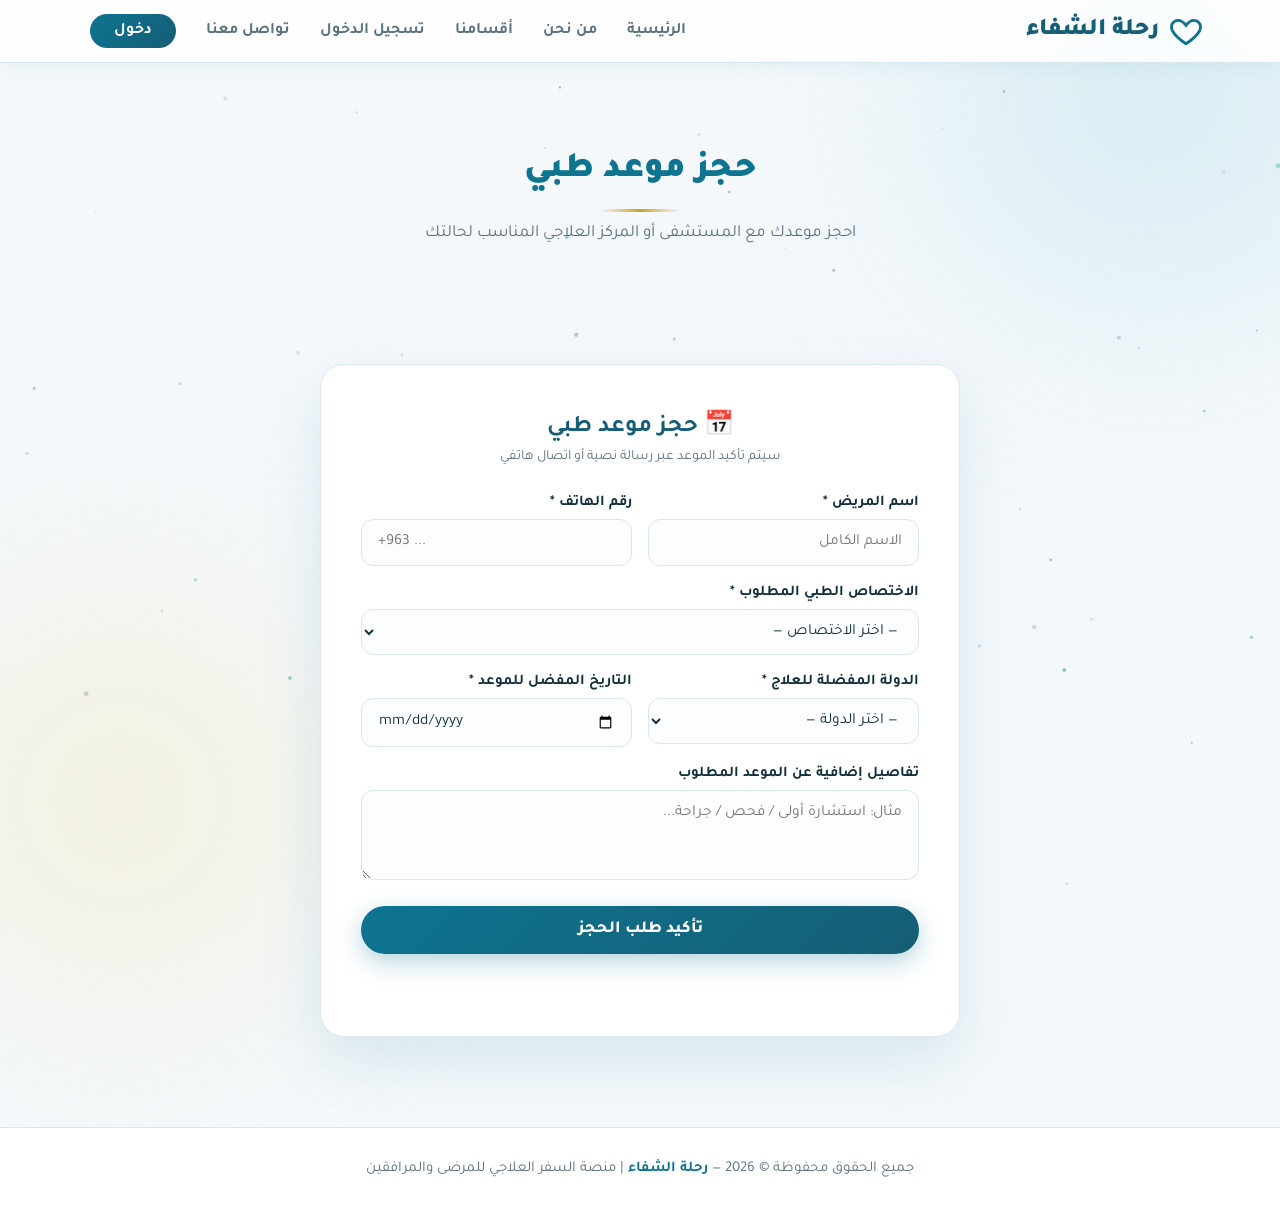
==== appointments.html @ 459f9ec0 "Add files via upload" ====
<!DOCTYPE html>
<html lang="ar" dir="rtl">
<head>
<meta charset="UTF-8">
<meta name="viewport" content="width=device-width, initial-scale=1.0">
<title>حجز موعد طبي | رحلة الشفاء</title>
<link href="https://fonts.googleapis.com/css2?family=Tajawal:wght@400;500;700;800;900&display=swap" rel="stylesheet">
<link rel="stylesheet" href="style.css">
</head>
<body>
<canvas id="bgCanvas"></canvas>
<div class="glow g1"></div><div class="glow g2"></div>
<div class="wrap">

<header>
  <a href="index.html" class="logo">
    <svg viewBox="0 0 24 24" fill="none" stroke="#0e7490" stroke-width="2"><path d="M12 21s-7-4.5-9.5-9C.5 8 3 4.5 6.5 4.5c2 0 3.7 1.2 5.5 3.5 1.8-2.3 3.5-3.5 5.5-3.5C21 4.5 23.5 8 21.5 12 19 16.5 12 21 12 21z"/></svg>
    رحلة الشفاء
  </a>
  <nav>
    <a href="index.html">الرئيسية</a>
    <a href="index.html#about">من نحن</a>
    <a href="index.html#sections">أقسامنا</a>
    <a href="index.html#login">تسجيل الدخول</a>
    <a href="index.html#contact">تواصل معنا</a>
    <a href="index.html#login" class="btn-nav">دخول</a>
  </nav>
</header>

<div class="page-hero">
  <div class="sec-title" style="margin-bottom:0"><h2><em>حجز موعد طبي</em></h2><div class="line"></div></div>
  <p>احجز موعدك مع المستشفى أو المركز العلاجي المناسب لحالتك</p>
</div>

<section>
  <div class="form-wrap">
    <h3>📅 حجز موعد طبي</h3>
<p>سيتم تأكيد الموعد عبر رسالة نصية أو اتصال هاتفي</p>
<form id="regForm">
  <div class="row2">
    <div class="field"><label>اسم المريض *</label><input type="text" required placeholder="الاسم الكامل"></div>
    <div class="field"><label>رقم الهاتف *</label><input type="tel" required placeholder="+963 ..."></div>
  </div>
  <div class="field"><label>الاختصاص الطبي المطلوب *</label>
    <select required>
      <option value="">— اختر الاختصاص —</option>
      <option>جراحة عامة</option><option>جراحة تجميل وإصلاح</option><option>قلب وأوعية دموية</option>
      <option>أورام</option><option>عظام</option><option>أعصاب</option><option>عيون</option><option>أطفال</option>
    </select>
  </div>
  <div class="row2">
    <div class="field"><label>الدولة المفضلة للعلاج *</label>
      <select required>
        <option value="">— اختر الدولة —</option>
        <option>تركيا</option><option>الأردن</option><option>مصر</option><option>ألمانيا</option><option>الهند</option>
      </select>
    </div>
    <div class="field"><label>التاريخ المفضل للموعد *</label><input type="date" required></div>
  </div>
  <div class="field"><label>تفاصيل إضافية عن الموعد المطلوب</label><textarea placeholder="مثال: استشارة أولى / فحص / جراحة..."></textarea></div>
  <button type="submit" class="btn btn-p" style="width:100%">تأكيد طلب الحجز</button>
</form>
    <div class="form-msg" id="formMsg"></div>
    <div class="track-box" id="trackBox">✅ تم استلام طلبك بنجاح<br>رقم المتابعة الخاص بك:<br><b id="trackNum"></b></div>
  </div>
</section>

<footer>جميع الحقوق محفوظة © 2026 — <b>رحلة الشفاء</b> | منصة السفر العلاجي للمرضى والمرافقين</footer>
</div>

<script>
const c=document.getElementById('bgCanvas'),x=c.getContext('2d');let W,H,ps=[];
function rs(){W=c.width=innerWidth;H=c.height=innerHeight}rs();addEventListener('resize',rs);
for(let i=0;i<60;i++)ps.push({x:Math.random()*innerWidth,y:Math.random()*innerHeight,r:Math.random()*2+.5,v:(Math.random()-.5)*.3,o:Math.random()*.3+.1});
(function an(){x.clearRect(0,0,W,H);ps.forEach(p=>{p.x+=p.v;p.y+=p.v;if(p.x<0)p.x=W;if(p.x>W)p.x=0;if(p.y<0)p.y=H;if(p.y>H)p.y=0;x.beginPath();x.arc(p.x,p.y,p.r,0,7);x.fillStyle='rgba(14,116,144,'+p.o+')';x.fill()});requestAnimationFrame(an)})();

document.getElementById('regForm').addEventListener('submit',function(e){
  e.preventDefault();
  const msg=document.getElementById('formMsg');
  const req=this.querySelectorAll('[required]');
  for(const f of req){ if(!f.value.trim()){ msg.textContent='⚠️ يرجى تعبئة جميع الحقول المطلوبة'; msg.className='form-msg err'; f.focus(); return; } }
  const num='RS-'+Math.floor(100000+Math.random()*900000);
  document.getElementById('trackNum').textContent=num;
  document.getElementById('trackBox').style.display='block';
  msg.textContent=''; msg.className='form-msg';
  this.reset();
  document.getElementById('trackBox').scrollIntoView({behavior:'smooth',block:'center'});
});

</script>
</body>
</html>
---- style.css ----
*{margin:0;padding:0;box-sizing:border-box;font-family:'Tajawal',sans-serif}
:root{
  --primary:#0e7490; --primary-d:#155e75; --gold:#c9a227; --gold-l:#e8cd6a;
  --bg:#f4f8fb; --card:#ffffff; --text:#12303c; --muted:#5b7280; --border:#dbe7ee;
}
html{scroll-behavior:smooth}
body{background:var(--bg);color:var(--text)}
a{text-decoration:none}
#bgCanvas{position:fixed;inset:0;z-index:0;pointer-events:none}
.glow{position:fixed;border-radius:50%;filter:blur(110px);z-index:0;opacity:.35;pointer-events:none}
.g1{width:420px;height:420px;background:#a5d8e6;top:-120px;right:-80px}
.g2{width:400px;height:400px;background:#f2e3b3;bottom:-100px;left:-80px}
.wrap{position:relative;z-index:1}

/* الهيدر */
header{position:fixed;top:0;right:0;left:0;z-index:100;padding:14px 6%;display:flex;justify-content:space-between;align-items:center;backdrop-filter:blur(14px);background:rgba(255,255,255,.85);border-bottom:1px solid var(--border);box-shadow:0 2px 20px rgba(14,116,144,.08)}
.logo{display:flex;align-items:center;gap:10px;font-size:24px;font-weight:900;color:var(--primary-d)}
.logo svg{width:34px;height:34px}
nav a{color:var(--muted);margin:0 13px;font-weight:600;font-size:16px;position:relative;transition:.3s}
nav a:hover{color:var(--primary)}
nav a::after{content:'';position:absolute;bottom:-6px;right:0;width:0;height:2px;background:var(--primary);transition:.3s}
nav a:hover::after{width:100%}
.btn-nav{background:linear-gradient(135deg,var(--primary),var(--primary-d));color:#fff!important;padding:9px 24px;border-radius:30px}
.btn-nav::after{display:none}

/* أزرار */
.btn{padding:14px 40px;border-radius:40px;font-size:17px;font-weight:800;cursor:pointer;border:none;display:inline-block;transition:.35s}
.btn-p{background:linear-gradient(135deg,var(--primary),var(--primary-d));color:#fff;box-shadow:0 8px 25px rgba(14,116,144,.3)}
.btn-p:hover{transform:translateY(-4px);box-shadow:0 14px 35px rgba(14,116,144,.4)}
.btn-o{border:1.5px solid var(--primary);color:var(--primary);background:#fff}
.btn-o:hover{background:#eaf5f8;transform:translateY(-4px)}

/* البطل */
.hero{min-height:92vh;display:flex;flex-direction:column;justify-content:center;align-items:center;text-align:center;padding:130px 6% 60px}
.badge{display:inline-block;padding:8px 22px;border:1px solid var(--gold);border-radius:30px;color:var(--gold);font-size:15px;margin-bottom:24px;background:#fffdf5;font-weight:700}
.hero h1{font-size:clamp(36px,6vw,66px);font-weight:900;line-height:1.4;color:var(--text)}
.hero h1 em{font-style:normal;color:var(--primary)}
.hero p{max-width:640px;margin:22px auto 36px;color:var(--muted);font-size:18px;line-height:1.9}
.btns{display:flex;gap:16px;flex-wrap:wrap;justify-content:center}
.stats{display:flex;gap:50px;margin-top:70px;flex-wrap:wrap;justify-content:center}
.stat b{font-size:38px;color:var(--primary);display:block}
.stat span{color:var(--muted);font-size:15px}

/* الأقسام */
section{padding:90px 6%}
.sec-title{text-align:center;margin-bottom:55px}
.sec-title h2{font-size:36px;font-weight:900}
.sec-title h2 em{font-style:normal;color:var(--primary)}
.sec-title .line{width:80px;height:3px;background:linear-gradient(90deg,transparent,var(--gold),transparent);margin:16px auto 0}

/* من نحن */
.about{display:grid;grid-template-columns:1.05fr .95fr;gap:55px;align-items:center;max-width:1150px;margin:0 auto}
.about h3{font-size:26px;margin-bottom:16px;color:var(--primary-d)}
.about p{color:var(--muted);line-height:2;font-size:16.5px;margin-bottom:14px}
.about .feat{background:#fff;border:1px solid var(--border);border-right:4px solid var(--gold);border-radius:14px;padding:16px 20px;margin-bottom:12px;font-weight:700;color:var(--text)}
.about .feat span{color:var(--primary);margin-left:8px}
.img-box{border-radius:22px;overflow:hidden;border:1px solid var(--border);box-shadow:0 20px 55px rgba(14,116,144,.18)}
.img-box img{width:100%;height:400px;object-fit:cover;display:block}

/* بطاقات الأقسام */
.cards{display:grid;grid-template-columns:repeat(auto-fit,minmax(250px,1fr));gap:24px;max-width:1150px;margin:0 auto}
.card{background:var(--card);border:1px solid var(--border);border-radius:20px;padding:34px 26px;transition:.4s;display:block;color:var(--text);position:relative;overflow:hidden}
.card::before{content:'';position:absolute;top:0;right:0;left:0;height:3px;background:linear-gradient(90deg,transparent,var(--primary),transparent);opacity:0;transition:.4s}
.card:hover{transform:translateY(-10px);box-shadow:0 20px 45px rgba(14,116,144,.16)}
.card:hover::before{opacity:1}
.icon{width:62px;height:62px;border-radius:16px;display:flex;align-items:center;justify-content:center;background:#e3f2f6;margin-bottom:18px}
.icon svg{width:30px;height:30px;stroke:var(--primary)}
.card h3{font-size:20px;margin-bottom:10px}
.card p{color:var(--muted);line-height:1.9;font-size:15px}
.card .go{display:inline-block;margin-top:14px;color:var(--primary);font-weight:800}

/* النماذج */
.form-wrap{max-width:640px;margin:0 auto;background:#fff;border:1px solid var(--border);border-radius:24px;padding:44px 40px;box-shadow:0 25px 60px rgba(14,116,144,.12)}
.form-wrap h3{text-align:center;font-size:24px;margin-bottom:6px;color:var(--primary-d)}
.form-wrap>p{text-align:center;color:var(--muted);font-size:14px;margin-bottom:28px}
.field{margin-bottom:18px}
.field label{display:block;margin-bottom:7px;font-size:15px;font-weight:700;color:var(--text)}
.field input,.field select,.field textarea{width:100%;padding:13px 16px;border-radius:12px;border:1.5px solid var(--border);background:#fbfdfe;color:var(--text);font-size:15.5px;outline:none;transition:.3s;font-family:'Tajawal',sans-serif}
.field input:focus,.field select:focus,.field textarea:focus{border-color:var(--primary);box-shadow:0 0 0 4px rgba(14,116,144,.12)}
.field textarea{resize:vertical;min-height:90px}
.row2{display:grid;grid-template-columns:1fr 1fr;gap:16px}
.form-msg{text-align:center;margin-top:16px;font-size:15px;min-height:22px;font-weight:700}
.ok{color:#0d9488}.err{color:#dc2626}
.track-box{display:none;text-align:center;margin-top:22px;padding:20px;background:#f0fdfa;border:1.5px dashed #0d9488;border-radius:14px}
.track-box b{font-size:22px;color:var(--primary-d);letter-spacing:1px}

/* تواصل */
.contact-grid{display:grid;grid-template-columns:repeat(auto-fit,minmax(220px,1fr));gap:22px;max-width:950px;margin:0 auto}
.contact-item{text-align:center;padding:32px 18px;background:#fff;border:1px solid var(--border);border-radius:18px;transition:.3s}
.contact-item:hover{transform:translateY(-6px);box-shadow:0 15px 35px rgba(14,116,144,.12)}
.c-icon{font-size:34px;margin-bottom:12px}
.contact-item b{display:block;color:var(--primary-d);margin-bottom:6px;font-size:17px}
.contact-item span{color:var(--muted);font-size:15px;direction:ltr;display:inline-block}

/* تسجيل دخول */
.login-wrap{max-width:440px;margin:0 auto;background:#fff;border:1px solid var(--border);border-radius:24px;padding:42px 38px;box-shadow:0 25px 60px rgba(14,116,144,.12)}
.login-wrap h3{text-align:center;font-size:24px;margin-bottom:6px;color:var(--primary-d)}
.login-wrap>p{text-align:center;color:var(--muted);font-size:14px;margin-bottom:26px}
.note{text-align:center;margin-top:20px;padding-top:18px;border-top:1px dashed var(--border);color:var(--muted);font-size:14px}

footer{text-align:center;padding:32px 6%;border-top:1px solid var(--border);color:var(--muted);font-size:15px;background:#fff}
footer b{color:var(--primary)}

@media(max-width:820px){
  nav{display:none}
  .about{grid-template-columns:1fr}
  .row2{grid-template-columns:1fr}
  .img-box img{height:280px}
  section{padding:60px 6%}
}
.page-hero{padding:150px 6% 30px;text-align:center}
.page-hero p{color:var(--muted);font-size:17px;margin-top:12px}
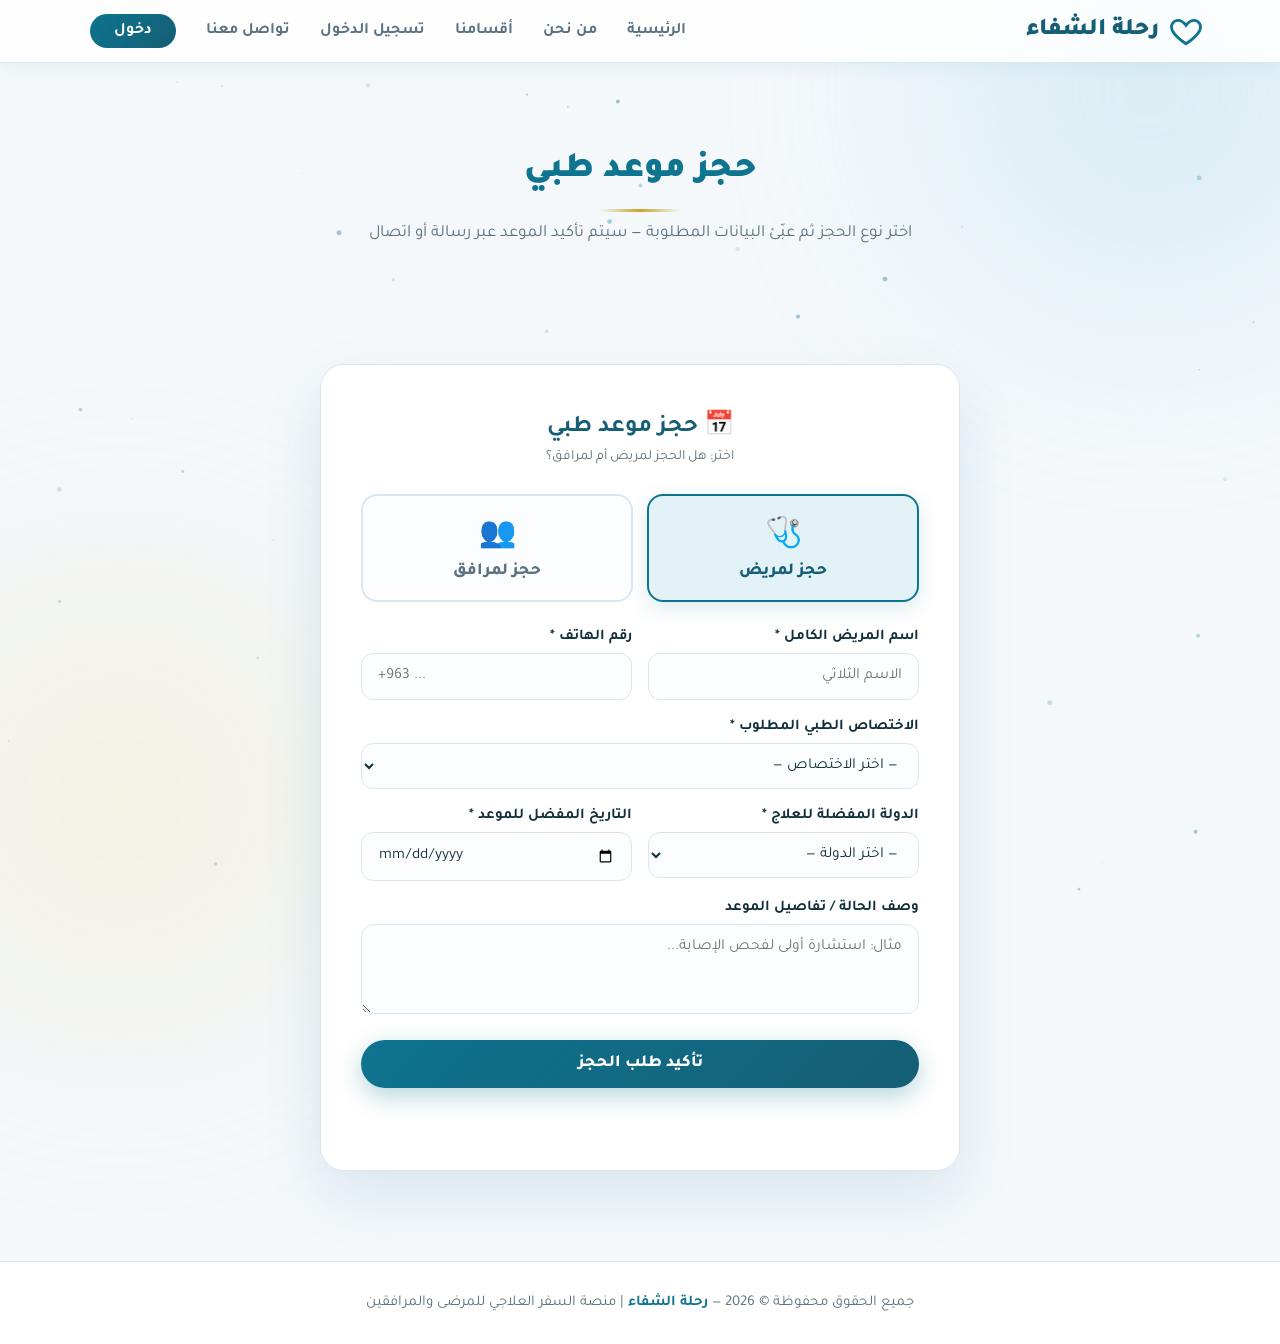
==== commit 76163151: "Add files via upload" ====
--- a/appointments.html
+++ b/appointments.html
@@ -6,6 +6,12 @@
 <title>حجز موعد طبي | رحلة الشفاء</title>
 <link href="https://fonts.googleapis.com/css2?family=Tajawal:wght@400;500;700;800;900&display=swap" rel="stylesheet">
 <link rel="stylesheet" href="style.css">
+<style>
+.choice{display:grid;grid-template-columns:1fr 1fr;gap:14px;margin-bottom:26px}
+.choice button{padding:18px 10px;border-radius:16px;border:2px solid var(--border);background:#fbfdfe;font-size:17px;font-weight:800;color:var(--muted);cursor:pointer;transition:.3s;font-family:'Tajawal',sans-serif}
+.choice button .big{font-size:30px;display:block;margin-bottom:6px}
+.choice button.active{border-color:var(--primary);background:#e3f2f6;color:var(--primary-d);box-shadow:0 6px 20px rgba(14,116,144,.15)}
+</style>
 </head>
 <body>
 <canvas id="bgCanvas"></canvas>
@@ -29,39 +35,78 @@
 
 <div class="page-hero">
   <div class="sec-title" style="margin-bottom:0"><h2><em>حجز موعد طبي</em></h2><div class="line"></div></div>
-  <p>احجز موعدك مع المستشفى أو المركز العلاجي المناسب لحالتك</p>
+  <p>اختر نوع الحجز ثم عبّئ البيانات المطلوبة — سيتم تأكيد الموعد عبر رسالة أو اتصال</p>
 </div>
 
 <section>
   <div class="form-wrap">
     <h3>📅 حجز موعد طبي</h3>
-<p>سيتم تأكيد الموعد عبر رسالة نصية أو اتصال هاتفي</p>
-<form id="regForm">
-  <div class="row2">
-    <div class="field"><label>اسم المريض *</label><input type="text" required placeholder="الاسم الكامل"></div>
-    <div class="field"><label>رقم الهاتف *</label><input type="tel" required placeholder="+963 ..."></div>
-  </div>
-  <div class="field"><label>الاختصاص الطبي المطلوب *</label>
-    <select required>
-      <option value="">— اختر الاختصاص —</option>
-      <option>جراحة عامة</option><option>جراحة تجميل وإصلاح</option><option>قلب وأوعية دموية</option>
-      <option>أورام</option><option>عظام</option><option>أعصاب</option><option>عيون</option><option>أطفال</option>
-    </select>
-  </div>
-  <div class="row2">
-    <div class="field"><label>الدولة المفضلة للعلاج *</label>
-      <select required>
-        <option value="">— اختر الدولة —</option>
-        <option>تركيا</option><option>الأردن</option><option>مصر</option><option>ألمانيا</option><option>الهند</option>
-      </select>
+    <p>اختر: هل الحجز لمريض أم لمرافق؟</p>
+
+    <div class="choice">
+      <button type="button" id="btnPatient" class="active"><span class="big">🩺</span>حجز لمريض</button>
+      <button type="button" id="btnCompanion"><span class="big">👥</span>حجز لمرافق</button>
     </div>
-    <div class="field"><label>التاريخ المفضل للموعد *</label><input type="date" required></div>
-  </div>
-  <div class="field"><label>تفاصيل إضافية عن الموعد المطلوب</label><textarea placeholder="مثال: استشارة أولى / فحص / جراحة..."></textarea></div>
-  <button type="submit" class="btn btn-p" style="width:100%">تأكيد طلب الحجز</button>
-</form>
-    <div class="form-msg" id="formMsg"></div>
-    <div class="track-box" id="trackBox">✅ تم استلام طلبك بنجاح<br>رقم المتابعة الخاص بك:<br><b id="trackNum"></b></div>
+
+    <form id="regForm">
+      <!-- حقول المريض -->
+      <div id="patientFields">
+        <div class="row2">
+          <div class="field"><label>اسم المريض الكامل *</label><input type="text" placeholder="الاسم الثلاثي"></div>
+          <div class="field"><label>رقم الهاتف *</label><input type="tel" placeholder="+963 ..."></div>
+        </div>
+        <div class="field"><label>الاختصاص الطبي المطلوب *</label>
+          <select>
+            <option value="">— اختر الاختصاص —</option>
+            <option>جراحة عامة</option><option>جراحة تجميل وإصلاح</option><option>قلب وأوعية دموية</option>
+            <option>أورام</option><option>عظام</option><option>أعصاب</option><option>عيون</option><option>أطفال</option>
+          </select>
+        </div>
+        <div class="row2">
+          <div class="field"><label>الدولة المفضلة للعلاج *</label>
+            <select>
+              <option value="">— اختر الدولة —</option>
+              <option>تركيا</option><option>الأردن</option><option>مصر</option><option>ألمانيا</option><option>الهند</option>
+            </select>
+          </div>
+          <div class="field"><label>التاريخ المفضل للموعد *</label><input type="date"></div>
+        </div>
+        <div class="field"><label>وصف الحالة / تفاصيل الموعد</label><textarea placeholder="مثال: استشارة أولى لفحص الإصابة..."></textarea></div>
+      </div>
+
+      <!-- حقول المرافق -->
+      <div id="companionFields" style="display:none">
+        <div class="row2">
+          <div class="field"><label>اسم المرافق الكامل *</label><input type="text" placeholder="الاسم الثلاثي"></div>
+          <div class="field"><label>رقم هوية المرافق *</label><input type="text" placeholder="رقم الهوية أو الجواز"></div>
+        </div>
+        <div class="row2">
+          <div class="field"><label>رقم هاتف المرافق *</label><input type="tel" placeholder="+963 ..."></div>
+          <div class="field"><label>صلة القرابة بالمريض *</label>
+            <select>
+              <option value="">— اختر —</option>
+              <option>أب / أم</option><option>ابن / ابنة</option><option>زوج / زوجة</option>
+              <option>أخ / أخت</option><option>قريب آخر</option>
+            </select>
+          </div>
+        </div>
+        <div class="field"><label>اسم المريض المرافَق *</label><input type="text" placeholder="الاسم كما سُجّل بالمنصة"></div>
+        <div class="row2">
+          <div class="field"><label>نوع الموعد المطلوب *</label>
+            <select>
+              <option value="">— اختر —</option>
+              <option>فحص طبي للمرافق</option><option>تطعيمات سفر</option><option>استشارة طبية</option><option>موعد مصاحب للمريض</option>
+            </select>
+          </div>
+          <div class="field"><label>التاريخ المفضل *</label><input type="date"></div>
+        </div>
+        <div class="field"><label>ملاحظات إضافية</label><textarea placeholder="أي تفاصيل تودّ إخبارنا بها..."></textarea></div>
+      </div>
+
+      <button type="submit" class="btn btn-p" style="width:100%">تأكيد طلب الحجز</button>
+      <div class="form-msg" id="formMsg"></div>
+      <div class="track-box" id="trackBox">✅ تم استلام طلب الحجز بنجاح<br>رقم المتابعة الخاص بك:<br><b id="trackNum"></b></div>
+    </form>
   </div>
 </section>
 
@@ -74,19 +119,30 @@
 for(let i=0;i<60;i++)ps.push({x:Math.random()*innerWidth,y:Math.random()*innerHeight,r:Math.random()*2+.5,v:(Math.random()-.5)*.3,o:Math.random()*.3+.1});
 (function an(){x.clearRect(0,0,W,H);ps.forEach(p=>{p.x+=p.v;p.y+=p.v;if(p.x<0)p.x=W;if(p.x>W)p.x=0;if(p.y<0)p.y=H;if(p.y>H)p.y=0;x.beginPath();x.arc(p.x,p.y,p.r,0,7);x.fillStyle='rgba(14,116,144,'+p.o+')';x.fill()});requestAnimationFrame(an)})();
 
+// تبديل مريض / مرافق
+const bP=document.getElementById('btnPatient'),bC=document.getElementById('btnCompanion');
+const fP=document.getElementById('patientFields'),fC=document.getElementById('companionFields');
+function toggle(isPatient){
+  bP.classList.toggle('active',isPatient); bC.classList.toggle('active',!isPatient);
+  fP.style.display=isPatient?'block':'none'; fC.style.display=isPatient?'none':'block';
+  // تعطيل الحقول المخفية حتى لا تُطلب أثناء التحقق
+  fP.querySelectorAll('input,select,textarea').forEach(e=>e.required=isPatient);
+  fC.querySelectorAll('input,select,textarea').forEach(e=>e.required=!isPatient);
+}
+bP.onclick=()=>toggle(true); bC.onclick=()=>toggle(false);
+
 document.getElementById('regForm').addEventListener('submit',function(e){
   e.preventDefault();
   const msg=document.getElementById('formMsg');
   const req=this.querySelectorAll('[required]');
   for(const f of req){ if(!f.value.trim()){ msg.textContent='⚠️ يرجى تعبئة جميع الحقول المطلوبة'; msg.className='form-msg err'; f.focus(); return; } }
-  const num='RS-'+Math.floor(100000+Math.random()*900000);
+  const num='APT-'+Math.floor(100000+Math.random()*900000);
   document.getElementById('trackNum').textContent=num;
   document.getElementById('trackBox').style.display='block';
   msg.textContent=''; msg.className='form-msg';
-  this.reset();
+  this.reset(); toggle(true);
   document.getElementById('trackBox').scrollIntoView({behavior:'smooth',block:'center'});
 });
-
 </script>
 </body>
 </html>
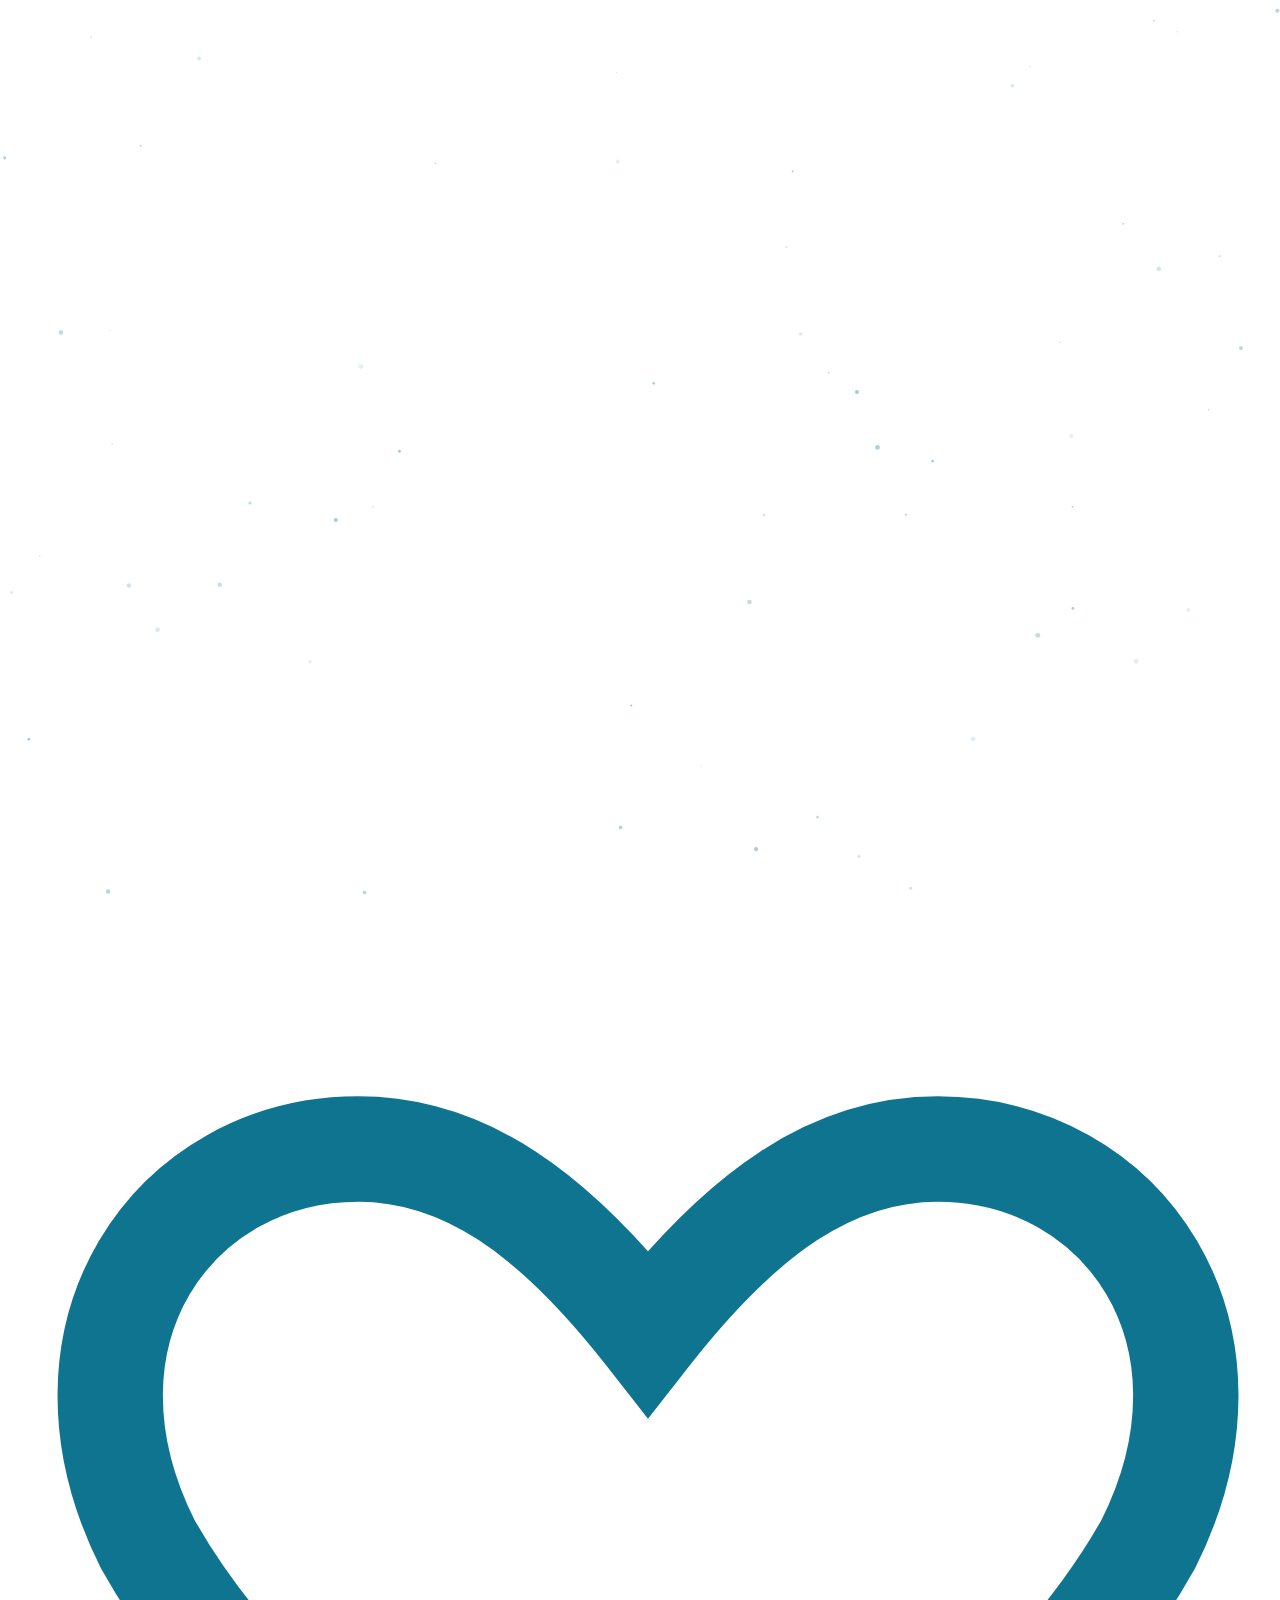
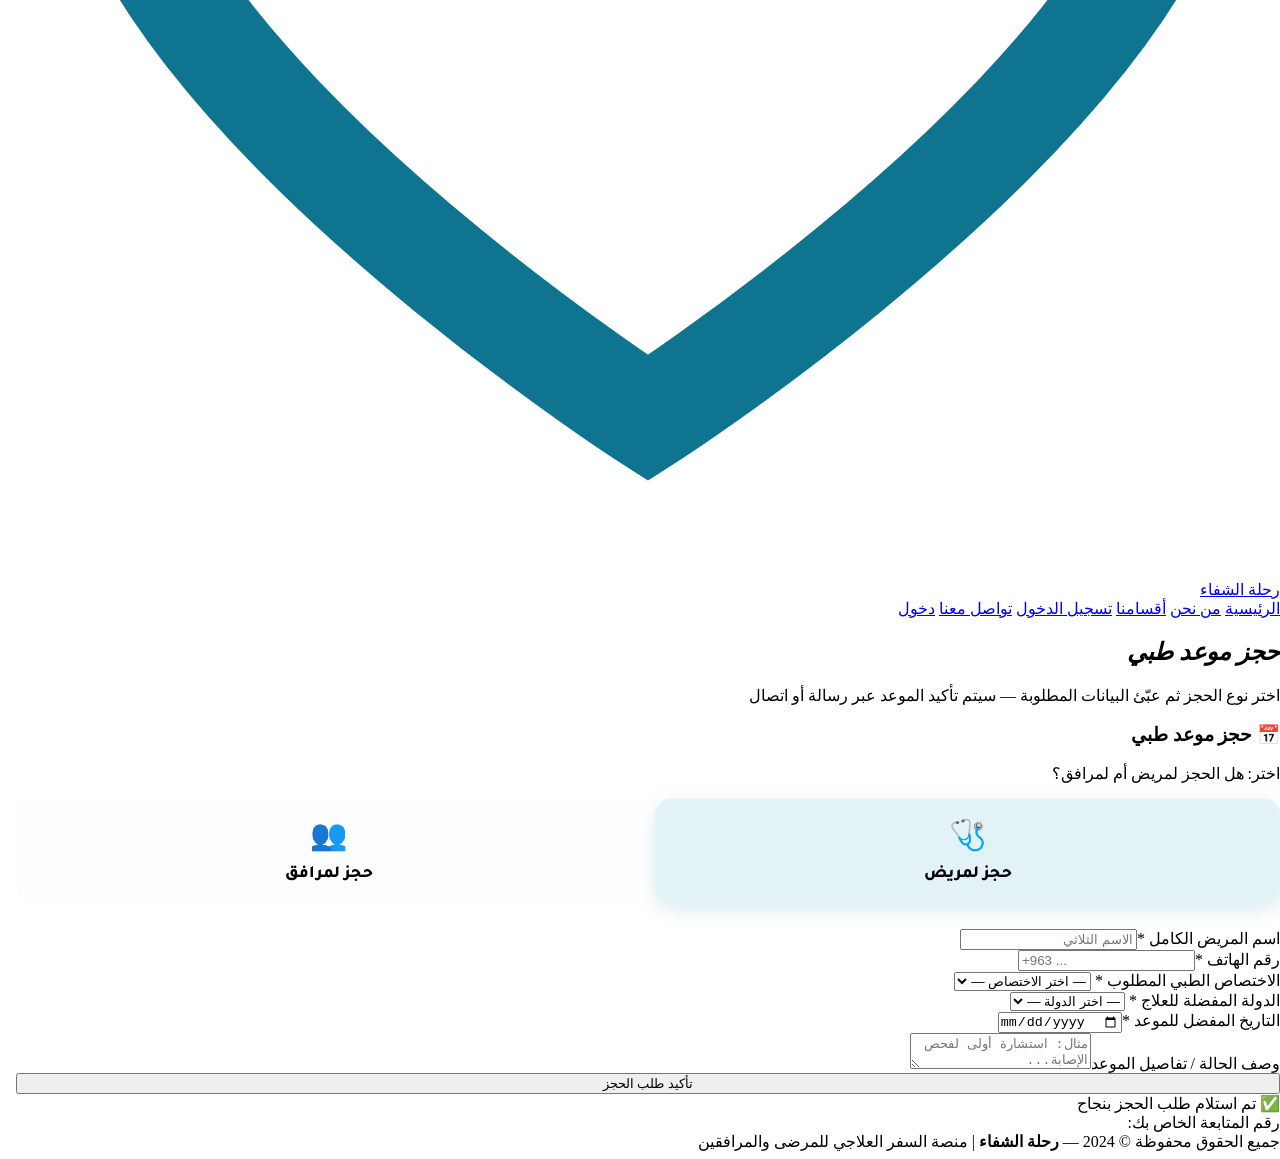
==== commit 38bcc316: "Add files via upload" ====
--- a/appointments.html
+++ b/appointments.html
@@ -110,7 +110,7 @@
   </div>
 </section>
 
-<footer>جميع الحقوق محفوظة © 2026 — <b>رحلة الشفاء</b> | منصة السفر العلاجي للمرضى والمرافقين</footer>
+<footer>جميع الحقوق محفوظة © 2024 — <b>رحلة الشفاء</b> | منصة السفر العلاجي للمرضى والمرافقين</footer>
 </div>
 
 <script>
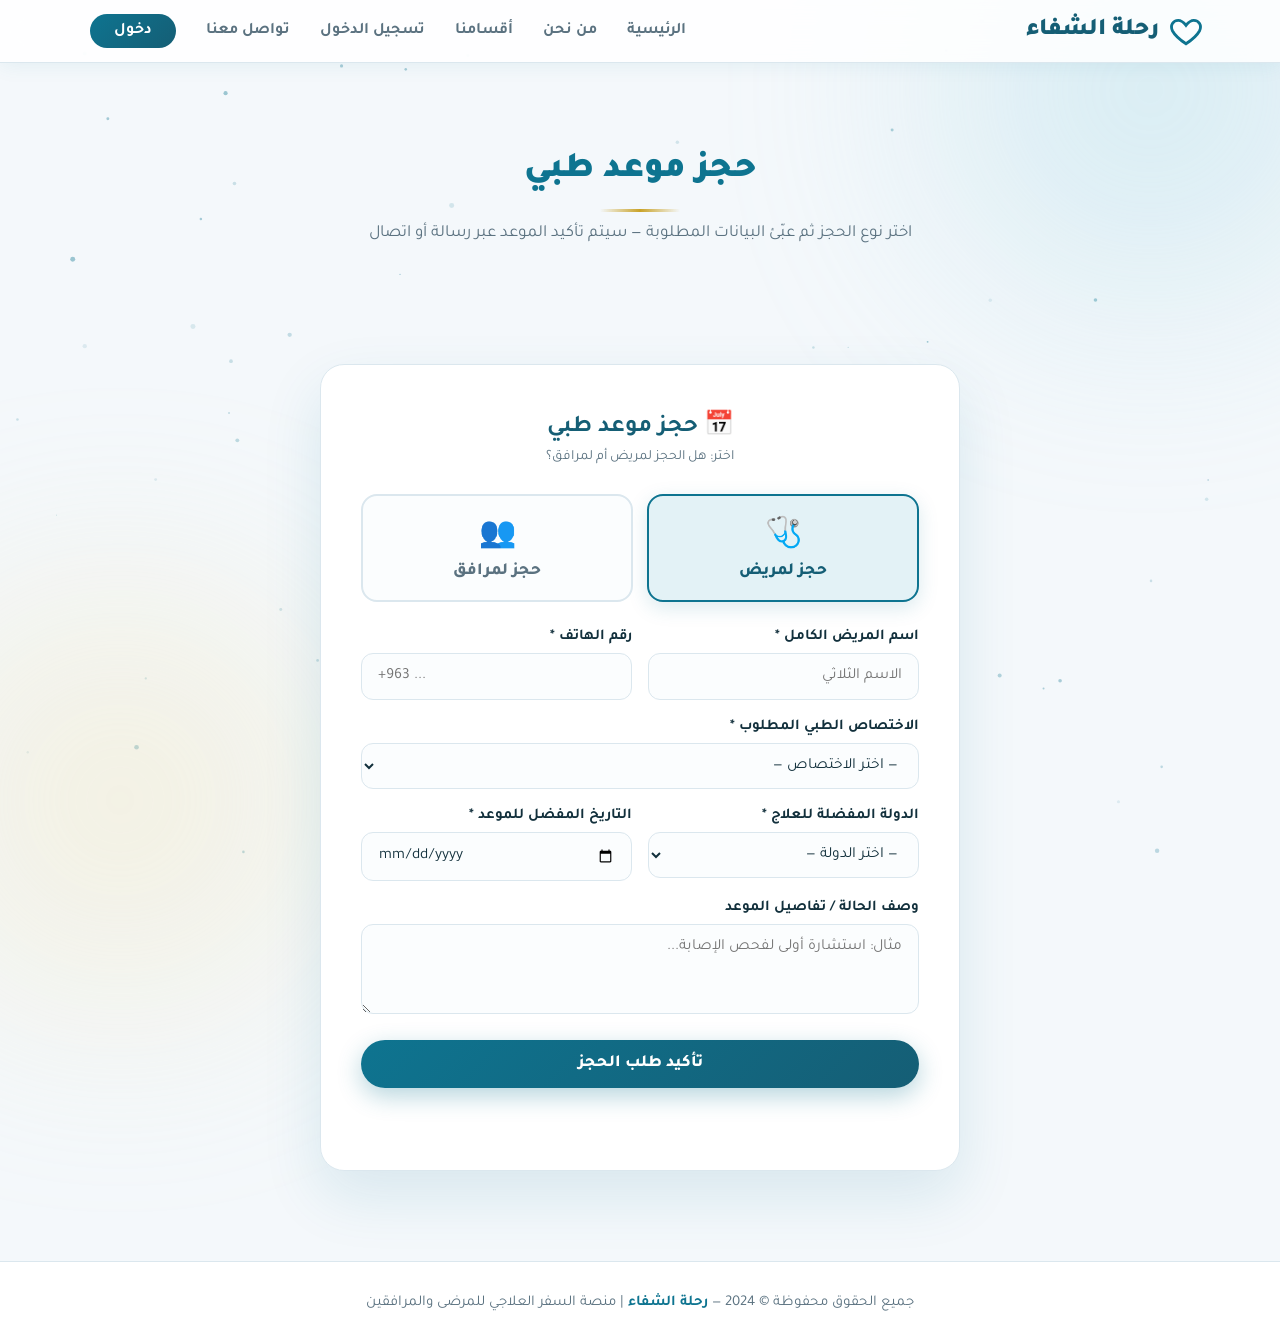
==== commit 518059b8: "Add files via upload" ====
--- a/appointments.html
+++ b/appointments.html
@@ -5,7 +5,121 @@
 <meta name="viewport" content="width=device-width, initial-scale=1.0">
 <title>حجز موعد طبي | رحلة الشفاء</title>
 <link href="https://fonts.googleapis.com/css2?family=Tajawal:wght@400;500;700;800;900&display=swap" rel="stylesheet">
-<link rel="stylesheet" href="style.css">
+<style>
+*{margin:0;padding:0;box-sizing:border-box;font-family:'Tajawal',sans-serif}
+:root{
+  --primary:#0e7490; --primary-d:#155e75; --gold:#c9a227; --gold-l:#e8cd6a;
+  --bg:#f4f8fb; --card:#ffffff; --text:#12303c; --muted:#5b7280; --border:#dbe7ee;
+}
+html{scroll-behavior:smooth}
+body{background:var(--bg);color:var(--text)}
+a{text-decoration:none}
+#bgCanvas{position:fixed;inset:0;z-index:0;pointer-events:none}
+.glow{position:fixed;border-radius:50%;filter:blur(110px);z-index:0;opacity:.35;pointer-events:none}
+.g1{width:420px;height:420px;background:#a5d8e6;top:-120px;right:-80px}
+.g2{width:400px;height:400px;background:#f2e3b3;bottom:-100px;left:-80px}
+.wrap{position:relative;z-index:1}
+
+/* الهيدر */
+header{position:fixed;top:0;right:0;left:0;z-index:100;padding:14px 6%;display:flex;justify-content:space-between;align-items:center;backdrop-filter:blur(14px);background:rgba(255,255,255,.85);border-bottom:1px solid var(--border);box-shadow:0 2px 20px rgba(14,116,144,.08)}
+.logo{display:flex;align-items:center;gap:10px;font-size:24px;font-weight:900;color:var(--primary-d)}
+.logo svg{width:34px;height:34px}
+nav a{color:var(--muted);margin:0 13px;font-weight:600;font-size:16px;position:relative;transition:.3s}
+nav a:hover{color:var(--primary)}
+nav a::after{content:'';position:absolute;bottom:-6px;right:0;width:0;height:2px;background:var(--primary);transition:.3s}
+nav a:hover::after{width:100%}
+.btn-nav{background:linear-gradient(135deg,var(--primary),var(--primary-d));color:#fff!important;padding:9px 24px;border-radius:30px}
+.btn-nav::after{display:none}
+
+/* أزرار */
+.btn{padding:14px 40px;border-radius:40px;font-size:17px;font-weight:800;cursor:pointer;border:none;display:inline-block;transition:.35s}
+.btn-p{background:linear-gradient(135deg,var(--primary),var(--primary-d));color:#fff;box-shadow:0 8px 25px rgba(14,116,144,.3)}
+.btn-p:hover{transform:translateY(-4px);box-shadow:0 14px 35px rgba(14,116,144,.4)}
+.btn-o{border:1.5px solid var(--primary);color:var(--primary);background:#fff}
+.btn-o:hover{background:#eaf5f8;transform:translateY(-4px)}
+
+/* البطل */
+.hero{min-height:92vh;display:flex;flex-direction:column;justify-content:center;align-items:center;text-align:center;padding:130px 6% 60px}
+.badge{display:inline-block;padding:8px 22px;border:1px solid var(--gold);border-radius:30px;color:var(--gold);font-size:15px;margin-bottom:24px;background:#fffdf5;font-weight:700}
+.hero h1{font-size:clamp(36px,6vw,66px);font-weight:900;line-height:1.4;color:var(--text)}
+.hero h1 em{font-style:normal;color:var(--primary)}
+.hero p{max-width:640px;margin:22px auto 36px;color:var(--muted);font-size:18px;line-height:1.9}
+.btns{display:flex;gap:16px;flex-wrap:wrap;justify-content:center}
+.stats{display:flex;gap:50px;margin-top:70px;flex-wrap:wrap;justify-content:center}
+.stat b{font-size:38px;color:var(--primary);display:block}
+.stat span{color:var(--muted);font-size:15px}
+
+/* الأقسام */
+section{padding:90px 6%}
+.sec-title{text-align:center;margin-bottom:55px}
+.sec-title h2{font-size:36px;font-weight:900}
+.sec-title h2 em{font-style:normal;color:var(--primary)}
+.sec-title .line{width:80px;height:3px;background:linear-gradient(90deg,transparent,var(--gold),transparent);margin:16px auto 0}
+
+/* من نحن */
+.about{display:grid;grid-template-columns:1.05fr .95fr;gap:55px;align-items:center;max-width:1150px;margin:0 auto}
+.about h3{font-size:26px;margin-bottom:16px;color:var(--primary-d)}
+.about p{color:var(--muted);line-height:2;font-size:16.5px;margin-bottom:14px}
+.about .feat{background:#fff;border:1px solid var(--border);border-right:4px solid var(--gold);border-radius:14px;padding:16px 20px;margin-bottom:12px;font-weight:700;color:var(--text)}
+.about .feat span{color:var(--primary);margin-left:8px}
+.img-box{border-radius:22px;overflow:hidden;border:1px solid var(--border);box-shadow:0 20px 55px rgba(14,116,144,.18)}
+.img-box img{width:100%;height:400px;object-fit:cover;display:block}
+
+/* بطاقات الأقسام */
+.cards{display:grid;grid-template-columns:repeat(auto-fit,minmax(250px,1fr));gap:24px;max-width:1150px;margin:0 auto}
+.card{background:var(--card);border:1px solid var(--border);border-radius:20px;padding:34px 26px;transition:.4s;display:block;color:var(--text);position:relative;overflow:hidden}
+.card::before{content:'';position:absolute;top:0;right:0;left:0;height:3px;background:linear-gradient(90deg,transparent,var(--primary),transparent);opacity:0;transition:.4s}
+.card:hover{transform:translateY(-10px);box-shadow:0 20px 45px rgba(14,116,144,.16)}
+.card:hover::before{opacity:1}
+.icon{width:62px;height:62px;border-radius:16px;display:flex;align-items:center;justify-content:center;background:#e3f2f6;margin-bottom:18px}
+.icon svg{width:30px;height:30px;stroke:var(--primary)}
+.card h3{font-size:20px;margin-bottom:10px}
+.card p{color:var(--muted);line-height:1.9;font-size:15px}
+.card .go{display:inline-block;margin-top:14px;color:var(--primary);font-weight:800}
+
+/* النماذج */
+.form-wrap{max-width:640px;margin:0 auto;background:#fff;border:1px solid var(--border);border-radius:24px;padding:44px 40px;box-shadow:0 25px 60px rgba(14,116,144,.12)}
+.form-wrap h3{text-align:center;font-size:24px;margin-bottom:6px;color:var(--primary-d)}
+.form-wrap>p{text-align:center;color:var(--muted);font-size:14px;margin-bottom:28px}
+.field{margin-bottom:18px}
+.field label{display:block;margin-bottom:7px;font-size:15px;font-weight:700;color:var(--text)}
+.field input,.field select,.field textarea{width:100%;padding:13px 16px;border-radius:12px;border:1.5px solid var(--border);background:#fbfdfe;color:var(--text);font-size:15.5px;outline:none;transition:.3s;font-family:'Tajawal',sans-serif}
+.field input:focus,.field select:focus,.field textarea:focus{border-color:var(--primary);box-shadow:0 0 0 4px rgba(14,116,144,.12)}
+.field textarea{resize:vertical;min-height:90px}
+.row2{display:grid;grid-template-columns:1fr 1fr;gap:16px}
+.form-msg{text-align:center;margin-top:16px;font-size:15px;min-height:22px;font-weight:700}
+.ok{color:#0d9488}.err{color:#dc2626}
+.track-box{display:none;text-align:center;margin-top:22px;padding:20px;background:#f0fdfa;border:1.5px dashed #0d9488;border-radius:14px}
+.track-box b{font-size:22px;color:var(--primary-d);letter-spacing:1px}
+
+/* تواصل */
+.contact-grid{display:grid;grid-template-columns:repeat(auto-fit,minmax(220px,1fr));gap:22px;max-width:950px;margin:0 auto}
+.contact-item{text-align:center;padding:32px 18px;background:#fff;border:1px solid var(--border);border-radius:18px;transition:.3s}
+.contact-item:hover{transform:translateY(-6px);box-shadow:0 15px 35px rgba(14,116,144,.12)}
+.c-icon{font-size:34px;margin-bottom:12px}
+.contact-item b{display:block;color:var(--primary-d);margin-bottom:6px;font-size:17px}
+.contact-item span{color:var(--muted);font-size:15px;direction:ltr;display:inline-block}
+
+/* تسجيل دخول */
+.login-wrap{max-width:440px;margin:0 auto;background:#fff;border:1px solid var(--border);border-radius:24px;padding:42px 38px;box-shadow:0 25px 60px rgba(14,116,144,.12)}
+.login-wrap h3{text-align:center;font-size:24px;margin-bottom:6px;color:var(--primary-d)}
+.login-wrap>p{text-align:center;color:var(--muted);font-size:14px;margin-bottom:26px}
+.note{text-align:center;margin-top:20px;padding-top:18px;border-top:1px dashed var(--border);color:var(--muted);font-size:14px}
+
+footer{text-align:center;padding:32px 6%;border-top:1px solid var(--border);color:var(--muted);font-size:15px;background:#fff}
+footer b{color:var(--primary)}
+
+@media(max-width:820px){
+  nav{display:none}
+  .about{grid-template-columns:1fr}
+  .row2{grid-template-columns:1fr}
+  .img-box img{height:280px}
+  section{padding:60px 6%}
+}
+.page-hero{padding:150px 6% 30px;text-align:center}
+.page-hero p{color:var(--muted);font-size:17px;margin-top:12px}
+
+</style>
 <style>
 .choice{display:grid;grid-template-columns:1fr 1fr;gap:14px;margin-bottom:26px}
 .choice button{padding:18px 10px;border-radius:16px;border:2px solid var(--border);background:#fbfdfe;font-size:17px;font-weight:800;color:var(--muted);cursor:pointer;transition:.3s;font-family:'Tajawal',sans-serif}
